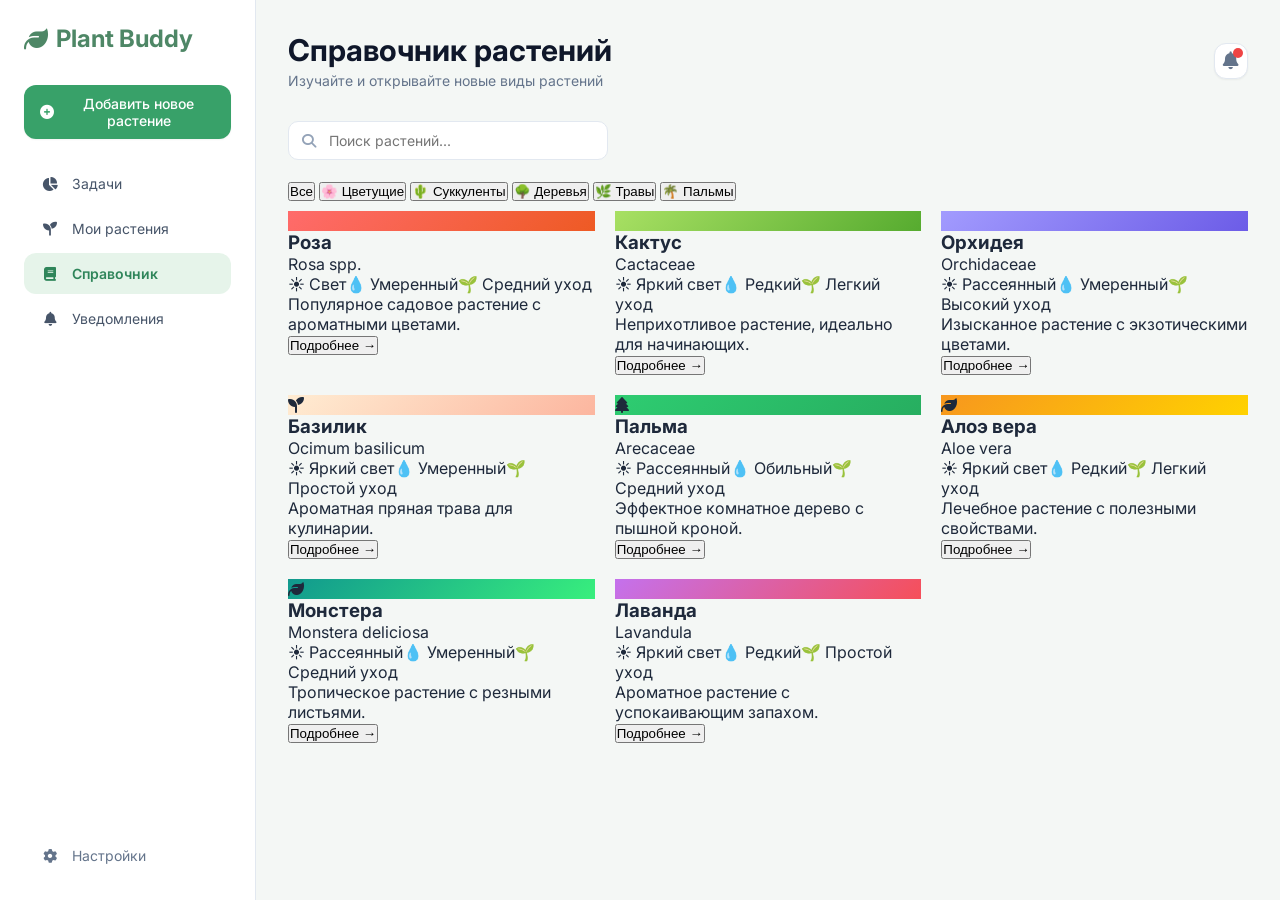
==== library.html @ 7d1eb21b "справочник" ====
<!DOCTYPE html>
<html lang="ru">
<head>
    <meta charset="UTF-8">
    <meta name="viewport" content="width=device-width, initial-scale=1.0">
    <title>Plant Buddy - Справочник</title>
    <link rel="stylesheet" href="https://cdnjs.cloudflare.com/ajax/libs/font-awesome/6.4.0/css/all.min.css">
    <link rel="stylesheet" href="css/styles.css">
</head>
<body>
    <aside class="sidebar">
        <div class="sidebar-top">
            <div class="logo">
                <i class="fa-solid fa-leaf"></i>
                <span>Plant Buddy</span>
            </div>

            <button class="btn-add-plant">
                <i class="fa-solid fa-circle-plus"></i>
                <span>Добавить новое растение</span>
            </button>

            <nav class="nav-menu">
                <a href="index.html" class="nav-item">
                    <i class="fa-solid fa-chart-pie"></i>
                    <span>Задачи</span>
                </a>
                <a href="index.html" class="nav-item">
                    <i class="fa-solid fa-seedling"></i>
                    <span>Мои растения</span>
                </a>
                <a href="library.html" class="nav-item active">
                    <i class="fa-solid fa-book"></i>
                    <span>Справочник</span>
                </a>
                <a href="#" class="nav-item">
                    <i class="fa-solid fa-bell"></i>
                    <span>Уведомления</span>
                </a>
            </nav>
        </div>

        <button class="btn-settings">
            <i class="fa-solid fa-gear"></i>
            <span>Настройки</span>
        </button>
    </aside>

    <main class="main-content">
        <header class="header">
            <div class="header-left">
                <h1 class="page-title">Справочник растений</h1>
                <p class="page-subtitle">Изучайте и открывайте новые виды растений</p>
            </div>
            <div class="header-right">
                <button class="btn-notification">
                    <i class="fa-solid fa-bell"></i>
                    <span class="notification-dot"></span>
                </button>
            </div>
        </header>

        <section class="section-plants">
            <div class="section-controls">
                <div class="search-box">
                    <i class="fa-solid fa-magnifying-glass search-icon"></i>
                    <input type="text" placeholder="Поиск растений..." class="search-input" id="searchInput">
                </div>
            </div>

            <div class="category-filters" id="categoryFilters">
                <button class="filter-btn active" data-category="all">Все</button>
                <button class="filter-btn" data-category="flowers">🌸 Цветущие</button>
                <button class="filter-btn" data-category="succulents">🌵 Суккуленты</button>
                <button class="filter-btn" data-category="trees">🌳 Деревья</button>
                <button class="filter-btn" data-category="herbs">🌿 Травы</button>
                <button class="filter-btn" data-category="palms">🌴 Пальмы</button>
            </div>

            <div class="plants-grid" id="plantsGrid"></div>

            <div class="no-results" id="noResults" style="display: none;">
                <i class="fa-solid fa-search" style="font-size: 48px; color: #cbd5e1;"></i>
                <h3>Ничего не найдено</h3>
                <p>Попробуйте изменить критерии поиска</p>
            </div>
        </section>
    </main>

    <script src="js/library.js"></script>
</body>
</html>
---- css/styles.css ----
@import url('https://fonts.googleapis.com/css2?family=Inter:wght@300;400;500;600;700&display=swap');

* {
    margin: 0;
    padding: 0;
    box-sizing: border-box;
}

body {
    font-family: 'Inter', sans-serif;
    background-color: #F4F7F5;
    color: #1e293b;
    -webkit-font-smoothing: antialiased;
    -moz-osx-font-smoothing: grayscale;
    height: 100vh;
    display: flex;
}

.sidebar {
    width: 256px;
    background-color: #ffffff;
    border-right: 1px solid #e2e8f0;
    padding: 24px;
    display: flex;
    flex-direction: column;
    justify-content: space-between;
    display: none;
}

@media (min-width: 768px) {
    .sidebar {
        display: flex;
    }
}

.sidebar-top {
    display: flex;
    flex-direction: column;
}

.logo {
    display: flex;
    align-items: center;
    gap: 8px;
    margin-bottom: 32px;
    color: #4E8766;
    font-weight: 700;
    font-size: 24px;
}

.logo i {
    font-size: 24px;
}

.btn-add-plant {
    width: 100%;
    background-color: #38A169;
    color: #ffffff;
    font-weight: 500;
    padding: 10px 16px;
    border-radius: 12px;
    margin-bottom: 24px;
    display: flex;
    align-items: center;
    justify-content: center;
    gap: 8px;
    transition: all 0.15s ease;
    border: none;
    cursor: pointer;
    font-family: 'Inter', sans-serif;
    font-size: 14px;
    box-shadow: 0 1px 2px rgba(0, 0, 0, 0.05);
}

.btn-add-plant:hover {
    background-color: #2F855A;
}

.nav-menu {
    display: flex;
    flex-direction: column;
    gap: 4px;
}

.nav-item {
    display: flex;
    align-items: center;
    gap: 12px;
    padding: 12px 16px;
    border-radius: 12px;
    transition: all 0.15s ease;
    text-decoration: none;
    color: #475569;
    font-size: 14px;
}

.nav-item i {
    width: 20px;
    text-align: center;
}

.nav-item:hover {
    background-color: #f8fafc;
}

.nav-item.active {
    background-color: #E6F4EA;
    color: #2F855A;
    font-weight: 600;
}

.btn-settings {
    display: flex;
    align-items: center;
    gap: 12px;
    padding: 12px 16px;
    border-radius: 12px;
    transition: all 0.15s ease;
    border: none;
    background: none;
    cursor: pointer;
    color: #64748b;
    font-family: 'Inter', sans-serif;
    font-size: 14px;
}

.btn-settings i {
    width: 20px;
    text-align: center;
}

.btn-settings:hover {
    color: #1e293b;
}

.main-content {
    flex: 1;
    overflow-y: auto;
    padding: 16px;
}

@media (min-width: 768px) {
    .main-content {
        padding: 32px;
    }
}

.header {
    display: flex;
    justify-content: space-between;
    align-items: center;
    margin-bottom: 32px;
}

.page-title {
    font-size: 24px;
    font-weight: 700;
    color: #0f172a;
}

@media (min-width: 768px) {
    .page-title {
        font-size: 30px;
    }
}

.page-subtitle {
    color: #64748b;
    font-size: 14px;
    margin-top: 4px;
}

.empty-state {
    flex-grow: 1;          
    display: flex;
    flex-direction: column;
    justify-content: center; 
    align-items: center;     
    width: 100%;
}

.none-list-plants {
    text-align: center;
    color: #64748b;
}

.hidden {
    display: none !important;
}

.plants-grid {
    display: grid;
    grid-template-columns: repeat(auto-fill, minmax(280px, 1fr));
    gap: 20px;
    width: 100%;
    margin-top: 10px;
}

/* Контейнер для заголовка и поиска */
.section-controls {
    display: flex;
    flex-direction: column;
    gap: 12px;
    margin-bottom: 20px;
}

/* Элемент обертки поиска (для позиционирования иконки) */
.search-box {
    position: relative;
    display: flex;
    align-items: center;
    max-width: 320px; /* Ограничиваем ширину, чтобы строка не растягивалась во всю ширь */
    width: 100%;
}

/* Иконка лупы внутри инпута */
.search-icon {
    position: absolute;
    left: 14px;
    color: #94a3b8; /* Спокойный серый цвет Slate-400 */
    font-size: 14px;
    pointer-events: none;
}

/* Само поле ввода */
.search-input {
    width: 100%;
    padding: 10px 16px 10px 40px; /* Отступ слева больше, чтобы текст не налезал на иконку */
    font-family: 'Inter', sans-serif;
    font-size: 14px;
    color: #1e293b;
    background-color: #ffffff;
    border: 1px solid #e2e8f0; /* Плавная граница Slate-200 */
    border-radius: 10px;
    outline: none;
    transition: all 0.2s ease;
}

/* Эффект при клике на поиск */
.search-input:focus {
    border-color: #38a169; /* Зеленый бренд-цвет при фокусе */
    box-shadow: 0 0 0 3px rgba(56, 161, 105, 0.15);
}

.header-right {
    display: flex;
    align-items: center;
    gap: 16px;
}

.btn-notification {
    padding: 8px;
    color: #64748b;
    background-color: #ffffff;
    border: 1px solid #e2e8f0;
    border-radius: 12px;
    position: relative;
    cursor: pointer;
    transition: color 0.15s ease;
    box-shadow: 0 1px 2px rgba(0, 0, 0, 0.05);
}

.btn-notification:hover {
    color: #1e293b;
}

.btn-notification i {
    font-size: 18px;
}

.notification-dot {
    position: absolute;
    top: 4px;
    right: 4px;
    width: 10px;
    height: 10px;
    background-color: #ef4444;
    border-radius: 50%;
}

.section-plants {
    display: flex;
    flex-direction: column;
    min-height: calc(100vh - 140px); 
    box-sizing: border-box;
}

.section-title {
    font-size: 20px;
    font-weight: 700;
    color: #0f172a;
    margin-bottom: 16px;
}
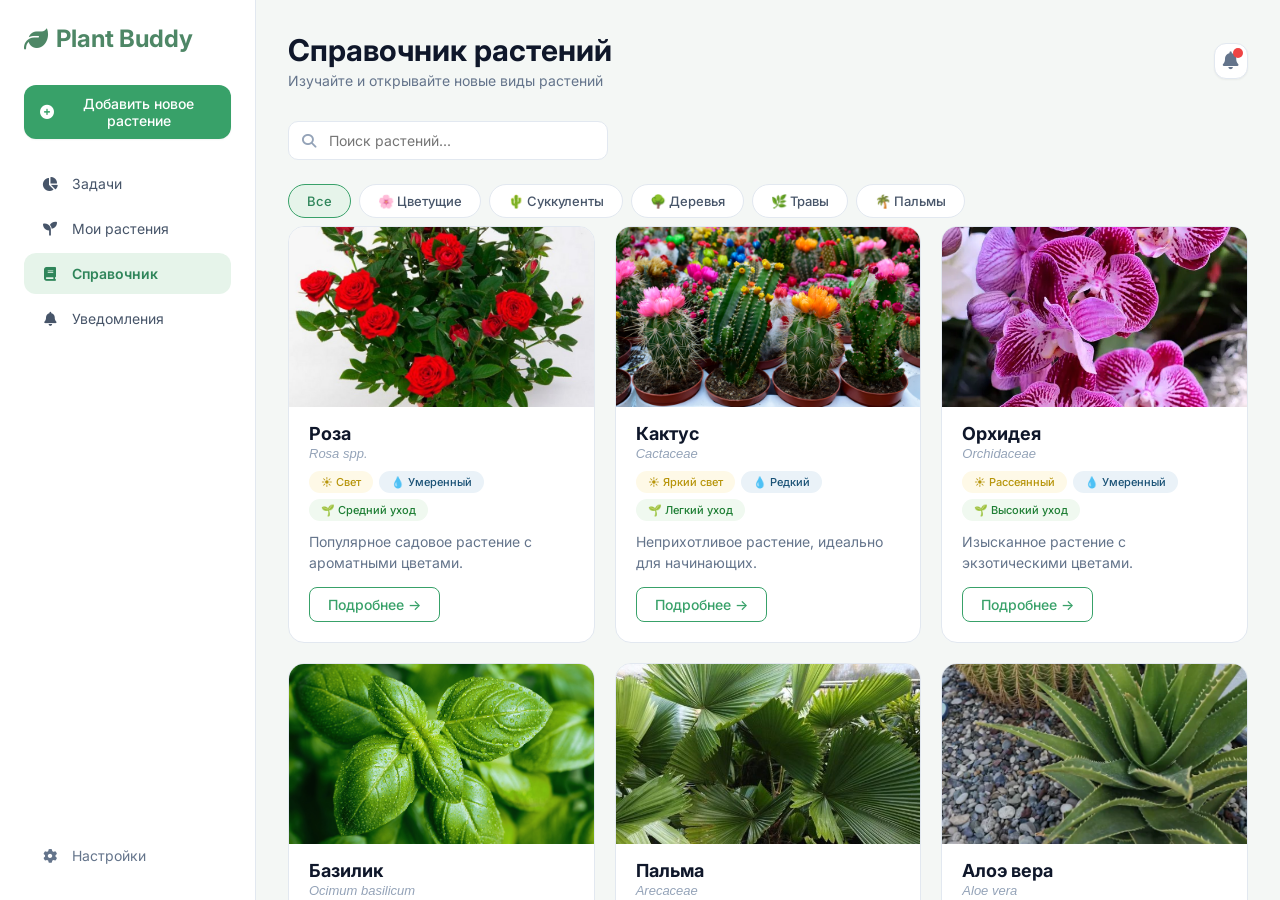
==== commit e8353bd3: "fix" ====
--- a/library.html
+++ b/library.html
@@ -25,7 +25,7 @@
                     <i class="fa-solid fa-chart-pie"></i>
                     <span>Задачи</span>
                 </a>
-                <a href="index.html" class="nav-item">
+                <a href="my_plants.html" class="nav-item">
                     <i class="fa-solid fa-seedling"></i>
                     <span>Мои растения</span>
                 </a>
--- a/css/styles.css
+++ b/css/styles.css
@@ -290,4 +290,194 @@
     font-weight: 700;
     color: #0f172a;
     margin-bottom: 16px;
+}
+
+/*Справочник*/
+
+.section-controls {
+    display: flex;
+    flex-direction: column;
+    gap: 16px;
+    margin-bottom: 24px;
+}
+
+.category-filters {
+    display: flex;
+    flex-wrap: wrap;
+    gap: 8px;
+}
+
+.filter-btn {
+    padding: 8px 18px;
+    font-family: 'Inter', sans-serif;
+    font-size: 13px;
+    font-weight: 500;
+    color: #475569;
+    background-color: #ffffff;
+    border: 1px solid #e2e8f0;
+    border-radius: 20px;
+    cursor: pointer;
+    transition: all 0.2s ease;
+}
+
+.filter-btn:hover {
+    background-color: #f8fafc;
+    border-color: #94a3b8;
+}
+
+.filter-btn.active {
+    background-color: #E6F4EA;
+    color: #2F855A;
+    border-color: #38a169;
+}
+
+.plants-grid {
+    display: grid;
+    grid-template-columns: 1fr;
+    gap: 20px;
+    margin-top: 8px;
+}
+
+@media (min-width: 600px) {
+    .plants-grid {
+        grid-template-columns: repeat(2, 1fr);
+    }
+}
+
+@media (min-width: 1024px) {
+    .plants-grid {
+        grid-template-columns: repeat(3, 1fr);
+    }
+}
+
+.plant-card {
+    background-color: #ffffff;
+    border-radius: 16px;
+    border: 1px solid #e2e8f0;
+    overflow: hidden;
+    transition: all 0.25s ease;
+    display: flex;
+    flex-direction: column;
+    cursor: pointer;
+}
+
+.plant-card:hover {
+    transform: translateY(-4px);
+    box-shadow: 0 12px 30px rgba(0, 0, 0, 0.08);
+}
+
+.plant-image {
+    height: 180px;
+    overflow: hidden;
+    display: flex;
+    align-items: center;
+    justify-content: center;
+    background-color: #f1f5f9;
+}
+
+.plant-image img {
+    width: 100%;
+    height: 100%;
+    object-fit: cover;
+}
+
+.plant-info {
+    padding: 16px 20px 20px;
+    flex: 1;
+    display: flex;
+    flex-direction: column;
+}
+
+.plant-name {
+    font-size: 18px;
+    font-weight: 700;
+    color: #0f172a;
+    margin-bottom: 2px;
+}
+
+.plant-scientific {
+    font-size: 13px;
+    color: #94a3b8;
+    font-style: italic;
+    margin-bottom: 10px;
+}
+
+.plant-tags {
+    display: flex;
+    flex-wrap: wrap;
+    gap: 6px;
+    margin-bottom: 10px;
+}
+
+.tag {
+    font-size: 11px;
+    font-weight: 500;
+    padding: 4px 12px;
+    border-radius: 12px;
+    background-color: #f1f5f9;
+    color: #475569;
+}
+
+.tag-light {
+    background-color: #fef9e7;
+    color: #b7950b;
+}
+
+.tag-water {
+    background-color: #eaf2f8;
+    color: #1a5276;
+}
+
+.tag-care {
+    background-color: #f0f9f0;
+    color: #1e7e34;
+}
+
+.plant-description {
+    font-size: 14px;
+    color: #64748b;
+    line-height: 1.5;
+    margin-bottom: 14px;
+    flex: 1;
+}
+
+.btn-details {
+    align-self: flex-start;
+    padding: 8px 18px;
+    font-family: 'Inter', sans-serif;
+    font-size: 14px;
+    font-weight: 500;
+    color: #38a169;
+    background: transparent;
+    border: 1px solid #38a169;
+    border-radius: 8px;
+    cursor: pointer;
+    transition: all 0.2s ease;
+}
+
+.btn-details:hover {
+    background-color: #38a169;
+    color: #ffffff;
+}
+
+.no-results {
+    display: none;
+    flex-direction: column;
+    align-items: center;
+    justify-content: center;
+    padding: 60px 20px;
+    color: #94a3b8;
+    text-align: center;
+}
+
+.no-results h3 {
+    margin-top: 16px;
+    font-size: 20px;
+    font-weight: 600;
+    color: #475569;
+}
+
+.no-results p {
+    margin-top: 4px;
+    font-size: 14px;
 }
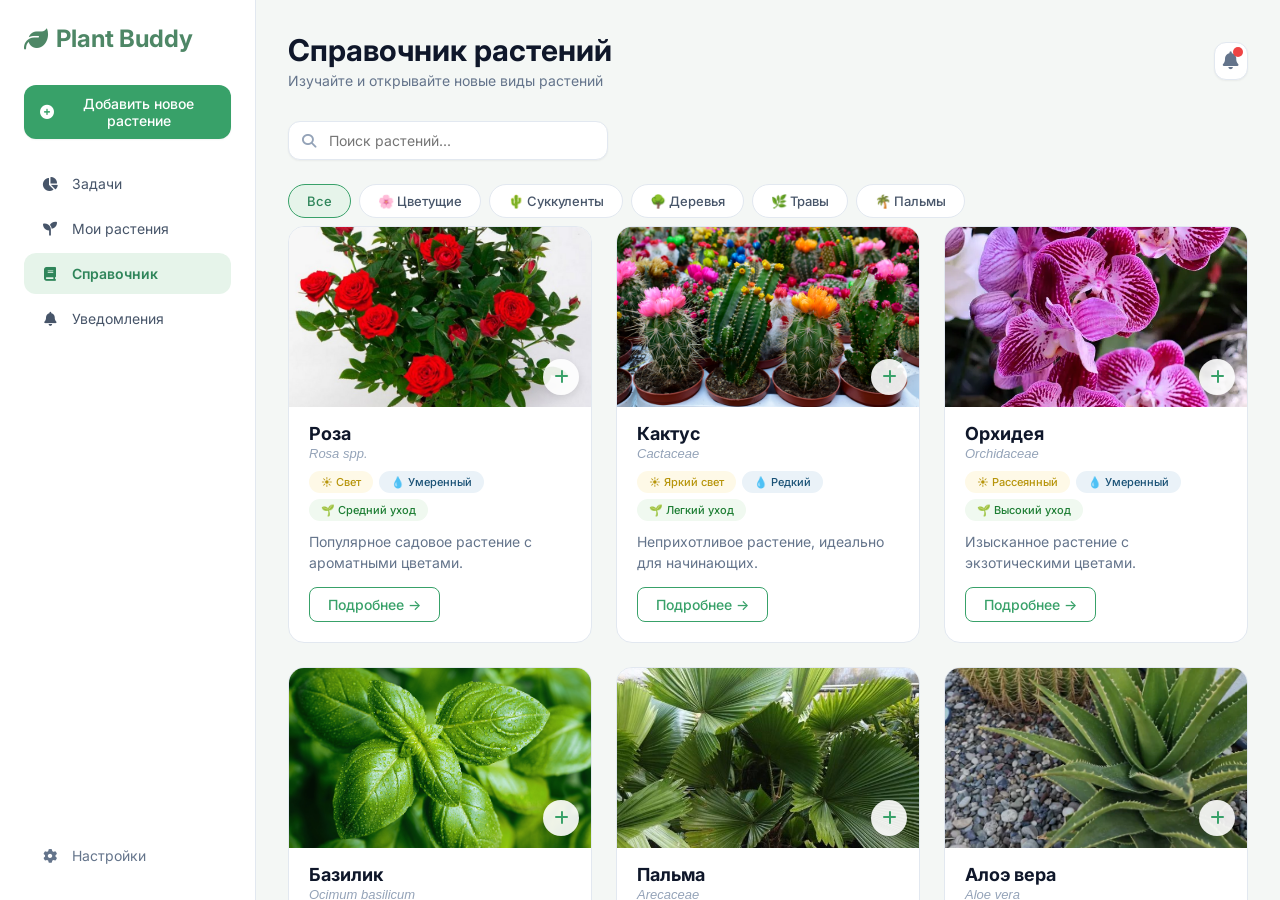
==== commit 54e7e3ef: "add notifications" ====
--- a/library.html
+++ b/library.html
@@ -33,7 +33,7 @@
                     <i class="fa-solid fa-book"></i>
                     <span>Справочник</span>
                 </a>
-                <a href="#" class="nav-item">
+                <a href="notifications.html" class="nav-item">
                     <i class="fa-solid fa-bell"></i>
                     <span>Уведомления</span>
                 </a>
@@ -53,10 +53,10 @@
                 <p class="page-subtitle">Изучайте и открывайте новые виды растений</p>
             </div>
             <div class="header-right">
-                <button class="btn-notification">
+                <a href="notifications.html" class="btn-notification">
                     <i class="fa-solid fa-bell"></i>
                     <span class="notification-dot"></span>
-                </button>
+                </a>
             </div>
         </header>
 
--- a/css/styles.css
+++ b/css/styles.css
@@ -1,483 +1,7 @@
-@import url('https://fonts.googleapis.com/css2?family=Inter:wght@300;400;500;600;700&display=swap');
-
-* {
-    margin: 0;
-    padding: 0;
-    box-sizing: border-box;
-}
-
-body {
-    font-family: 'Inter', sans-serif;
-    background-color: #F4F7F5;
-    color: #1e293b;
-    -webkit-font-smoothing: antialiased;
-    -moz-osx-font-smoothing: grayscale;
-    height: 100vh;
-    display: flex;
-}
-
-.sidebar {
-    width: 256px;
-    background-color: #ffffff;
-    border-right: 1px solid #e2e8f0;
-    padding: 24px;
-    display: flex;
-    flex-direction: column;
-    justify-content: space-between;
-    display: none;
-}
-
-@media (min-width: 768px) {
-    .sidebar {
-        display: flex;
-    }
-}
-
-.sidebar-top {
-    display: flex;
-    flex-direction: column;
-}
-
-.logo {
-    display: flex;
-    align-items: center;
-    gap: 8px;
-    margin-bottom: 32px;
-    color: #4E8766;
-    font-weight: 700;
-    font-size: 24px;
-}
-
-.logo i {
-    font-size: 24px;
-}
-
-.btn-add-plant {
-    width: 100%;
-    background-color: #38A169;
-    color: #ffffff;
-    font-weight: 500;
-    padding: 10px 16px;
-    border-radius: 12px;
-    margin-bottom: 24px;
-    display: flex;
-    align-items: center;
-    justify-content: center;
-    gap: 8px;
-    transition: all 0.15s ease;
-    border: none;
-    cursor: pointer;
-    font-family: 'Inter', sans-serif;
-    font-size: 14px;
-    box-shadow: 0 1px 2px rgba(0, 0, 0, 0.05);
-}
-
-.btn-add-plant:hover {
-    background-color: #2F855A;
-}
-
-.nav-menu {
-    display: flex;
-    flex-direction: column;
-    gap: 4px;
-}
-
-.nav-item {
-    display: flex;
-    align-items: center;
-    gap: 12px;
-    padding: 12px 16px;
-    border-radius: 12px;
-    transition: all 0.15s ease;
-    text-decoration: none;
-    color: #475569;
-    font-size: 14px;
-}
-
-.nav-item i {
-    width: 20px;
-    text-align: center;
-}
-
-.nav-item:hover {
-    background-color: #f8fafc;
-}
-
-.nav-item.active {
-    background-color: #E6F4EA;
-    color: #2F855A;
-    font-weight: 600;
-}
-
-.btn-settings {
-    display: flex;
-    align-items: center;
-    gap: 12px;
-    padding: 12px 16px;
-    border-radius: 12px;
-    transition: all 0.15s ease;
-    border: none;
-    background: none;
-    cursor: pointer;
-    color: #64748b;
-    font-family: 'Inter', sans-serif;
-    font-size: 14px;
-}
-
-.btn-settings i {
-    width: 20px;
-    text-align: center;
-}
-
-.btn-settings:hover {
-    color: #1e293b;
-}
-
-.main-content {
-    flex: 1;
-    overflow-y: auto;
-    padding: 16px;
-}
-
-@media (min-width: 768px) {
-    .main-content {
-        padding: 32px;
-    }
-}
-
-.header {
-    display: flex;
-    justify-content: space-between;
-    align-items: center;
-    margin-bottom: 32px;
-}
-
-.page-title {
-    font-size: 24px;
-    font-weight: 700;
-    color: #0f172a;
-}
-
-@media (min-width: 768px) {
-    .page-title {
-        font-size: 30px;
-    }
-}
-
-.page-subtitle {
-    color: #64748b;
-    font-size: 14px;
-    margin-top: 4px;
-}
-
-.empty-state {
-    flex-grow: 1;          
-    display: flex;
-    flex-direction: column;
-    justify-content: center; 
-    align-items: center;     
-    width: 100%;
-}
-
-.none-list-plants {
-    text-align: center;
-    color: #64748b;
-}
-
-.hidden {
-    display: none !important;
-}
-
-.plants-grid {
-    display: grid;
-    grid-template-columns: repeat(auto-fill, minmax(280px, 1fr));
-    gap: 20px;
-    width: 100%;
-    margin-top: 10px;
-}
-
-/* Контейнер для заголовка и поиска */
-.section-controls {
-    display: flex;
-    flex-direction: column;
-    gap: 12px;
-    margin-bottom: 20px;
-}
-
-/* Элемент обертки поиска (для позиционирования иконки) */
-.search-box {
-    position: relative;
-    display: flex;
-    align-items: center;
-    max-width: 320px; /* Ограничиваем ширину, чтобы строка не растягивалась во всю ширь */
-    width: 100%;
-}
-
-/* Иконка лупы внутри инпута */
-.search-icon {
-    position: absolute;
-    left: 14px;
-    color: #94a3b8; /* Спокойный серый цвет Slate-400 */
-    font-size: 14px;
-    pointer-events: none;
-}
-
-/* Само поле ввода */
-.search-input {
-    width: 100%;
-    padding: 10px 16px 10px 40px; /* Отступ слева больше, чтобы текст не налезал на иконку */
-    font-family: 'Inter', sans-serif;
-    font-size: 14px;
-    color: #1e293b;
-    background-color: #ffffff;
-    border: 1px solid #e2e8f0; /* Плавная граница Slate-200 */
-    border-radius: 10px;
-    outline: none;
-    transition: all 0.2s ease;
-}
-
-/* Эффект при клике на поиск */
-.search-input:focus {
-    border-color: #38a169; /* Зеленый бренд-цвет при фокусе */
-    box-shadow: 0 0 0 3px rgba(56, 161, 105, 0.15);
-}
-
-.header-right {
-    display: flex;
-    align-items: center;
-    gap: 16px;
-}
-
-.btn-notification {
-    padding: 8px;
-    color: #64748b;
-    background-color: #ffffff;
-    border: 1px solid #e2e8f0;
-    border-radius: 12px;
-    position: relative;
-    cursor: pointer;
-    transition: color 0.15s ease;
-    box-shadow: 0 1px 2px rgba(0, 0, 0, 0.05);
-}
-
-.btn-notification:hover {
-    color: #1e293b;
-}
-
-.btn-notification i {
-    font-size: 18px;
-}
-
-.notification-dot {
-    position: absolute;
-    top: 4px;
-    right: 4px;
-    width: 10px;
-    height: 10px;
-    background-color: #ef4444;
-    border-radius: 50%;
-}
-
-.section-plants {
-    display: flex;
-    flex-direction: column;
-    min-height: calc(100vh - 140px); 
-    box-sizing: border-box;
-}
-
-.section-title {
-    font-size: 20px;
-    font-weight: 700;
-    color: #0f172a;
-    margin-bottom: 16px;
-}
-
-/*Справочник*/
-
-.section-controls {
-    display: flex;
-    flex-direction: column;
-    gap: 16px;
-    margin-bottom: 24px;
-}
-
-.category-filters {
-    display: flex;
-    flex-wrap: wrap;
-    gap: 8px;
-}
-
-.filter-btn {
-    padding: 8px 18px;
-    font-family: 'Inter', sans-serif;
-    font-size: 13px;
-    font-weight: 500;
-    color: #475569;
-    background-color: #ffffff;
-    border: 1px solid #e2e8f0;
-    border-radius: 20px;
-    cursor: pointer;
-    transition: all 0.2s ease;
-}
-
-.filter-btn:hover {
-    background-color: #f8fafc;
-    border-color: #94a3b8;
-}
-
-.filter-btn.active {
-    background-color: #E6F4EA;
-    color: #2F855A;
-    border-color: #38a169;
-}
-
-.plants-grid {
-    display: grid;
-    grid-template-columns: 1fr;
-    gap: 20px;
-    margin-top: 8px;
-}
-
-@media (min-width: 600px) {
-    .plants-grid {
-        grid-template-columns: repeat(2, 1fr);
-    }
-}
-
-@media (min-width: 1024px) {
-    .plants-grid {
-        grid-template-columns: repeat(3, 1fr);
-    }
-}
-
-.plant-card {
-    background-color: #ffffff;
-    border-radius: 16px;
-    border: 1px solid #e2e8f0;
-    overflow: hidden;
-    transition: all 0.25s ease;
-    display: flex;
-    flex-direction: column;
-    cursor: pointer;
-}
-
-.plant-card:hover {
-    transform: translateY(-4px);
-    box-shadow: 0 12px 30px rgba(0, 0, 0, 0.08);
-}
-
-.plant-image {
-    height: 180px;
-    overflow: hidden;
-    display: flex;
-    align-items: center;
-    justify-content: center;
-    background-color: #f1f5f9;
-}
-
-.plant-image img {
-    width: 100%;
-    height: 100%;
-    object-fit: cover;
-}
-
-.plant-info {
-    padding: 16px 20px 20px;
-    flex: 1;
-    display: flex;
-    flex-direction: column;
-}
-
-.plant-name {
-    font-size: 18px;
-    font-weight: 700;
-    color: #0f172a;
-    margin-bottom: 2px;
-}
-
-.plant-scientific {
-    font-size: 13px;
-    color: #94a3b8;
-    font-style: italic;
-    margin-bottom: 10px;
-}
-
-.plant-tags {
-    display: flex;
-    flex-wrap: wrap;
-    gap: 6px;
-    margin-bottom: 10px;
-}
-
-.tag {
-    font-size: 11px;
-    font-weight: 500;
-    padding: 4px 12px;
-    border-radius: 12px;
-    background-color: #f1f5f9;
-    color: #475569;
-}
-
-.tag-light {
-    background-color: #fef9e7;
-    color: #b7950b;
-}
-
-.tag-water {
-    background-color: #eaf2f8;
-    color: #1a5276;
-}
-
-.tag-care {
-    background-color: #f0f9f0;
-    color: #1e7e34;
-}
-
-.plant-description {
-    font-size: 14px;
-    color: #64748b;
-    line-height: 1.5;
-    margin-bottom: 14px;
-    flex: 1;
-}
-
-.btn-details {
-    align-self: flex-start;
-    padding: 8px 18px;
-    font-family: 'Inter', sans-serif;
-    font-size: 14px;
-    font-weight: 500;
-    color: #38a169;
-    background: transparent;
-    border: 1px solid #38a169;
-    border-radius: 8px;
-    cursor: pointer;
-    transition: all 0.2s ease;
-}
-
-.btn-details:hover {
-    background-color: #38a169;
-    color: #ffffff;
-}
-
-.no-results {
-    display: none;
-    flex-direction: column;
-    align-items: center;
-    justify-content: center;
-    padding: 60px 20px;
-    color: #94a3b8;
-    text-align: center;
-}
-
-.no-results h3 {
-    margin-top: 16px;
-    font-size: 20px;
-    font-weight: 600;
-    color: #475569;
-}
-
-.no-results p {
-    margin-top: 4px;
-    font-size: 14px;
-}+@import url('base.css');
+@import url('sidebar.css');
+@import url('header.css');
+@import url('plants.css');
+@import url('library.css');
+@import url('components.css');
+@import url('variables.css');
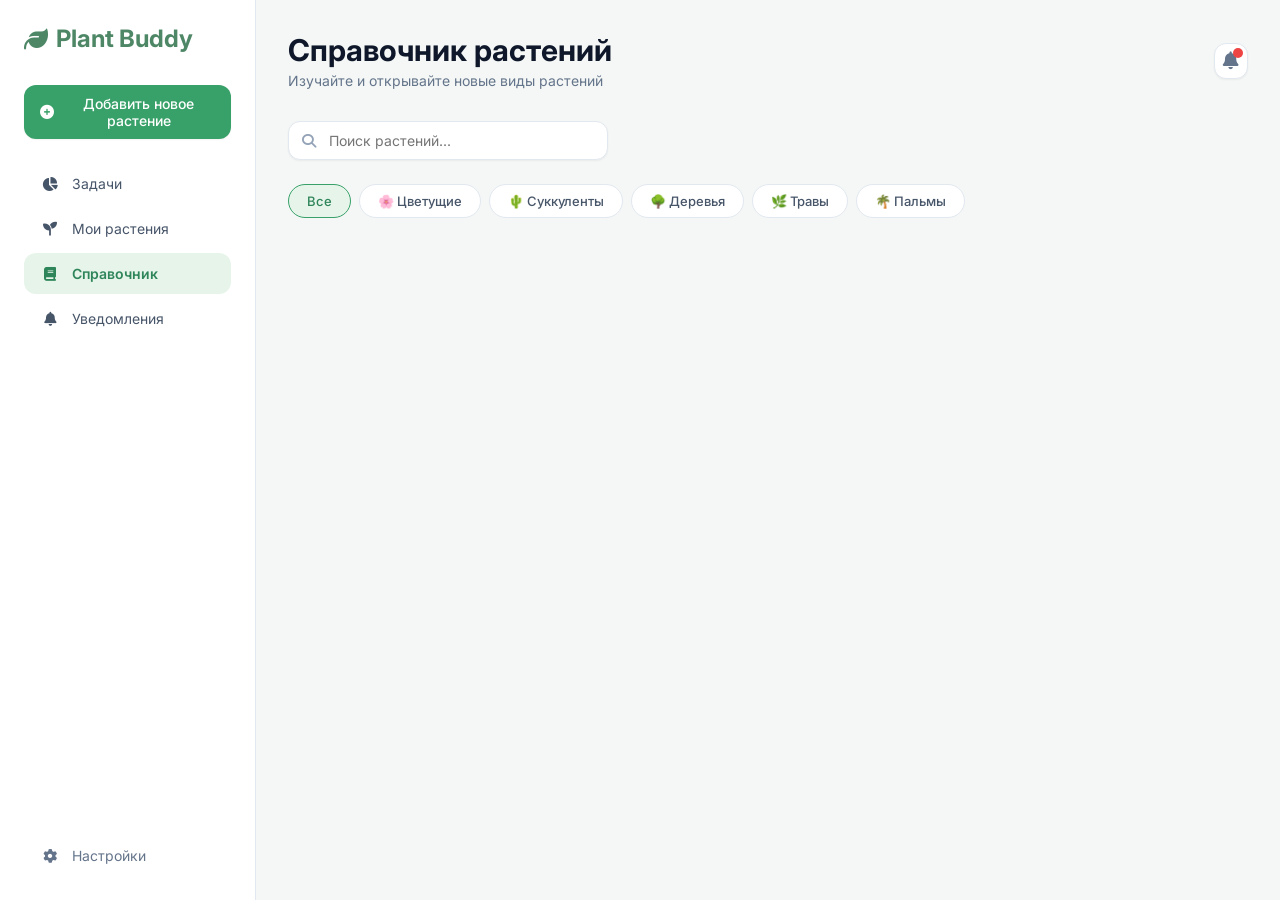
==== commit 2c4694a3: "extended plants_data => extended modal cards, removed alert when user ckicks on "подробнее" now ther" ====
--- a/library.html
+++ b/library.html
@@ -33,7 +33,7 @@
                     <i class="fa-solid fa-book"></i>
                     <span>Справочник</span>
                 </a>
-                <a href="notifications.html" class="nav-item">
+                <a href="#" class="nav-item">
                     <i class="fa-solid fa-bell"></i>
                     <span>Уведомления</span>
                 </a>
@@ -53,10 +53,10 @@
                 <p class="page-subtitle">Изучайте и открывайте новые виды растений</p>
             </div>
             <div class="header-right">
-                <a href="notifications.html" class="btn-notification">
+                <button class="btn-notification">
                     <i class="fa-solid fa-bell"></i>
                     <span class="notification-dot"></span>
-                </a>
+                </button>
             </div>
         </header>
 
@@ -77,7 +77,7 @@
                 <button class="filter-btn" data-category="palms">🌴 Пальмы</button>
             </div>
 
-            <div class="plants-grid" id="plantsGrid"></div>
+            <div class="plants-grid" id="plants-grid"></div>
 
             <div class="no-results" id="noResults" style="display: none;">
                 <i class="fa-solid fa-search" style="font-size: 48px; color: #cbd5e1;"></i>
@@ -87,6 +87,6 @@
         </section>
     </main>
 
-    <script src="js/library.js"></script>
+    <script src="js/scripts.js"></script>
 </body>
 </html>
--- a/css/styles.css
+++ b/css/styles.css
@@ -4,4 +4,5 @@
 @import url('plants.css');
 @import url('library.css');
 @import url('components.css');
-@import url('variables.css');+@import url('variables.css');
+@import url('modal.css');
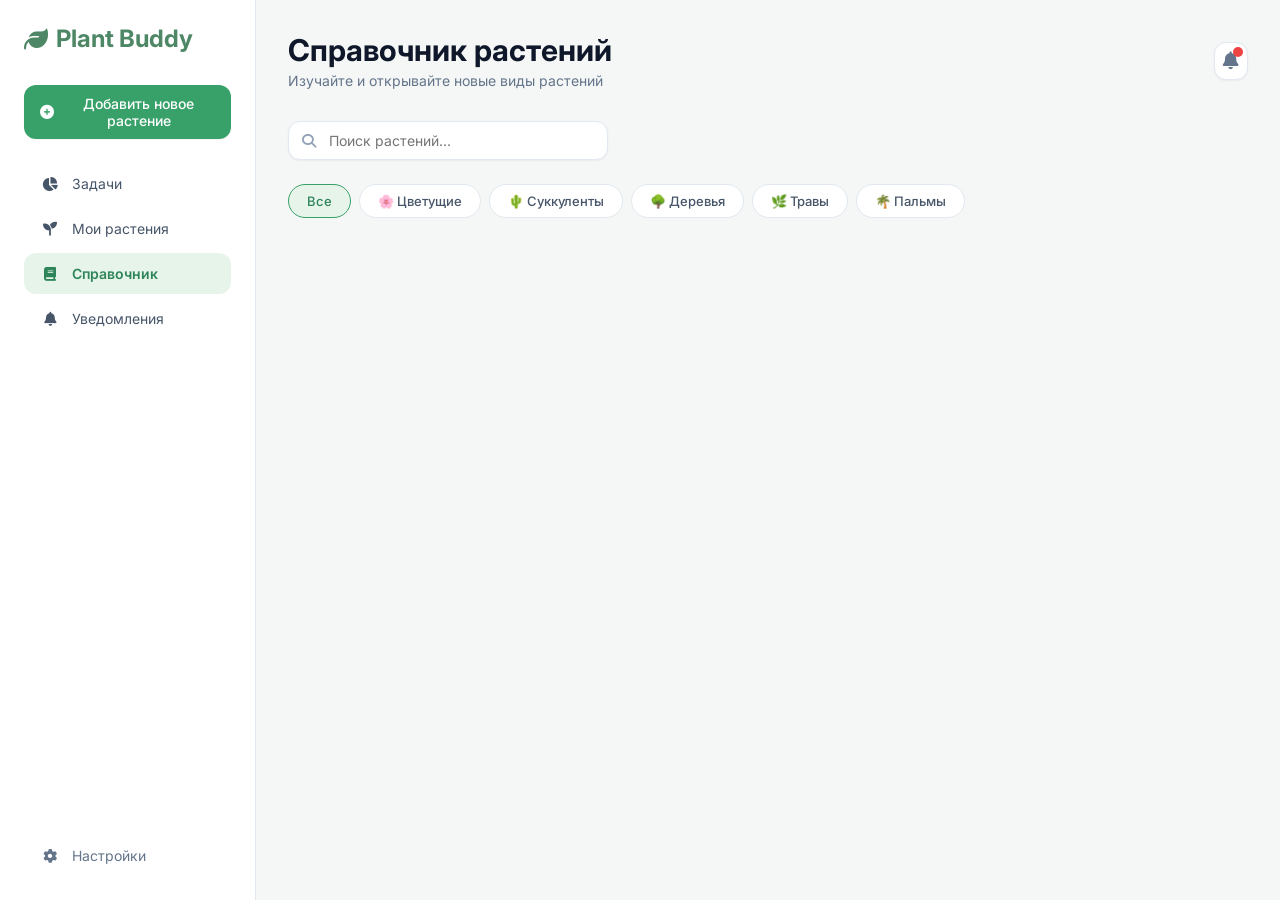
==== commit 2bc2b448: "Merge branch 'main' of https://github.com/testerpivka2/rasteniya" ====
--- a/library.html
+++ b/library.html
@@ -33,7 +33,7 @@
                     <i class="fa-solid fa-book"></i>
                     <span>Справочник</span>
                 </a>
-                <a href="#" class="nav-item">
+                <a href="notifications.html" class="nav-item">
                     <i class="fa-solid fa-bell"></i>
                     <span>Уведомления</span>
                 </a>
@@ -53,10 +53,10 @@
                 <p class="page-subtitle">Изучайте и открывайте новые виды растений</p>
             </div>
             <div class="header-right">
-                <button class="btn-notification">
+                <a href="notifications.html" class="btn-notification">
                     <i class="fa-solid fa-bell"></i>
                     <span class="notification-dot"></span>
-                </button>
+                </a>
             </div>
         </header>
 
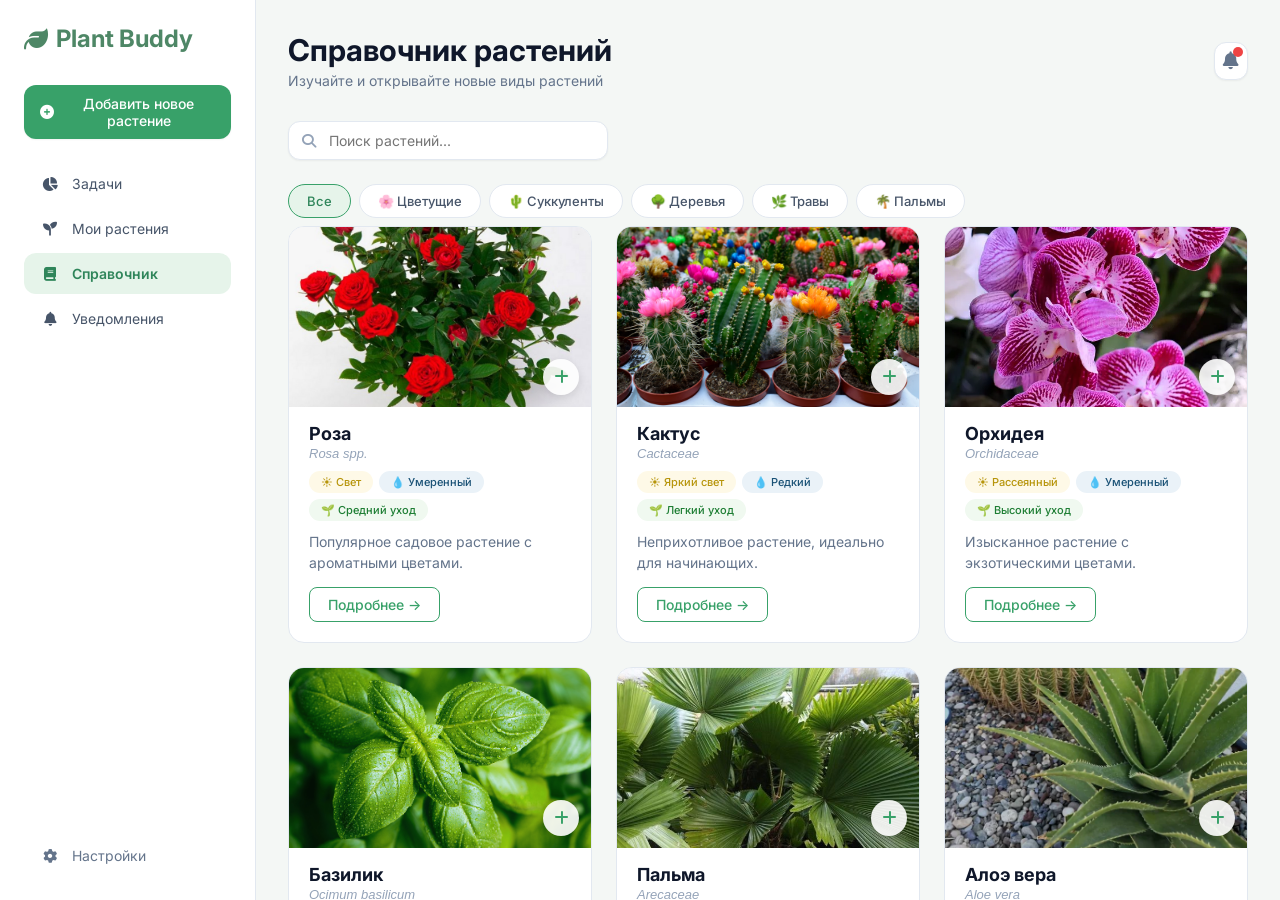
==== commit f3e0ef78: "fix bug when my_plants.js didn't render plants's cards in user's list" ====
--- a/library.html
+++ b/library.html
@@ -64,7 +64,7 @@
             <div class="section-controls">
                 <div class="search-box">
                     <i class="fa-solid fa-magnifying-glass search-icon"></i>
-                    <input type="text" placeholder="Поиск растений..." class="search-input" id="searchInput">
+                    <input type="text" placeholder="Поиск растений..." class="search-input" id="search-input">
                 </div>
             </div>
 
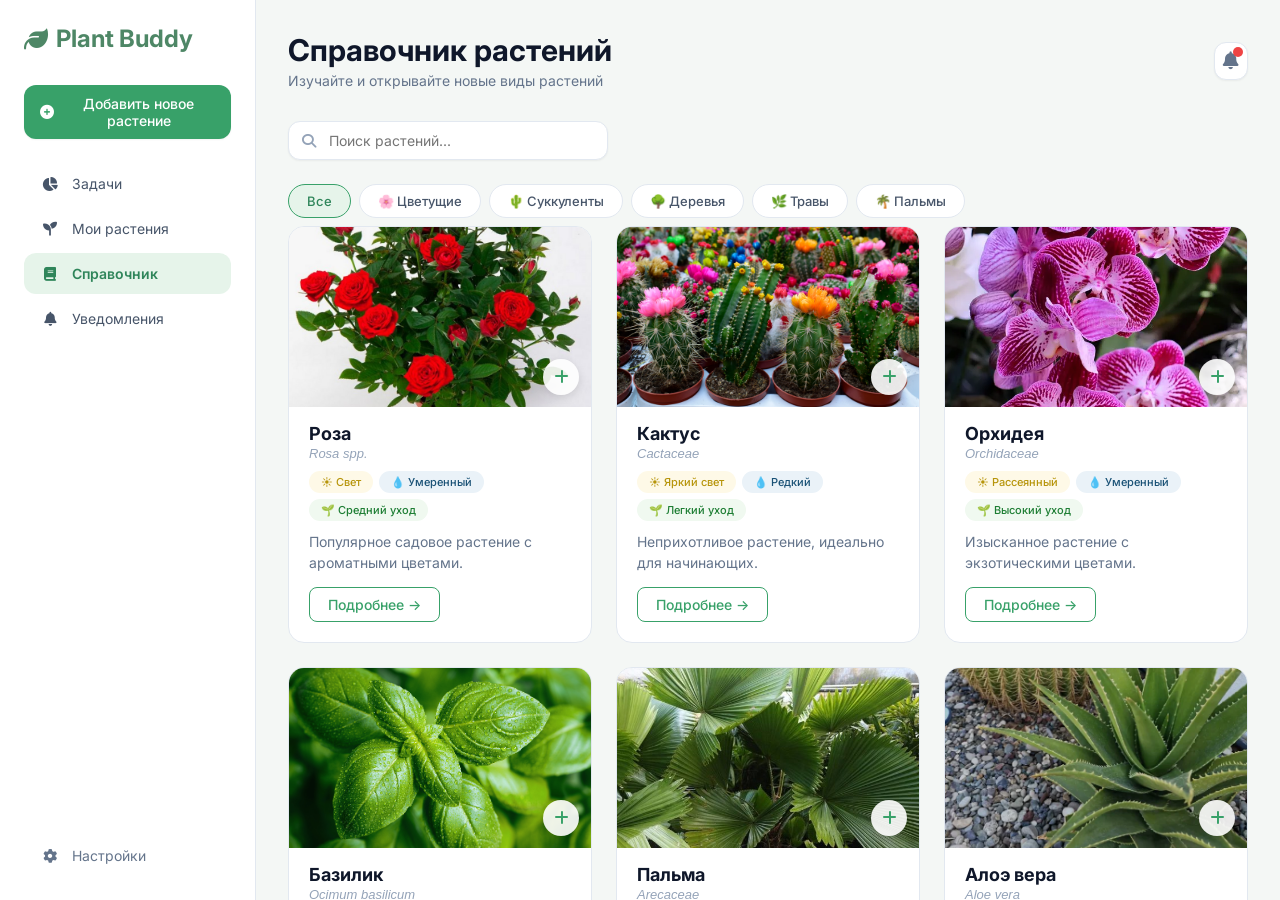
==== commit bfa1433e: "bug fix" ====
--- a/library.html
+++ b/library.html
@@ -68,7 +68,7 @@
                 </div>
             </div>
 
-            <div class="category-filters" id="categoryFilters">
+            <div class="category-filters" id="category-filters">
                 <button class="filter-btn active" data-category="all">Все</button>
                 <button class="filter-btn" data-category="flowers">🌸 Цветущие</button>
                 <button class="filter-btn" data-category="succulents">🌵 Суккуленты</button>
@@ -79,7 +79,7 @@
 
             <div class="plants-grid" id="plants-grid"></div>
 
-            <div class="no-results" id="noResults" style="display: none;">
+            <div class="no-results" id="no-results" style="display: none;">
                 <i class="fa-solid fa-search" style="font-size: 48px; color: #cbd5e1;"></i>
                 <h3>Ничего не найдено</h3>
                 <p>Попробуйте изменить критерии поиска</p>
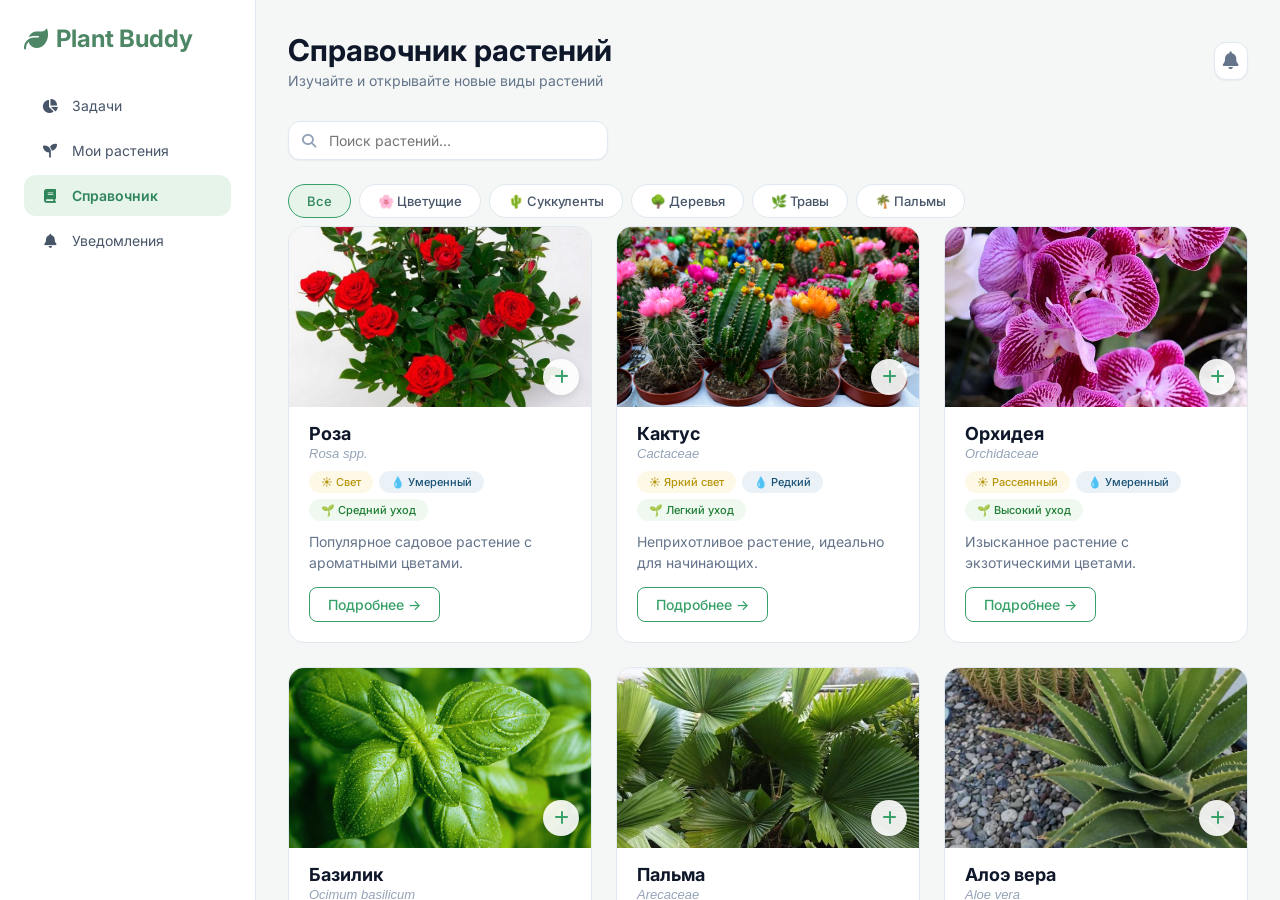
==== commit b69f9052: "удалили ненужные кнопки" ====
--- a/library.html
+++ b/library.html
@@ -14,11 +14,6 @@
                 <i class="fa-solid fa-leaf"></i>
                 <span>Plant Buddy</span>
             </div>
-
-            <button class="btn-add-plant">
-                <i class="fa-solid fa-circle-plus"></i>
-                <span>Добавить новое растение</span>
-            </button>
 
             <nav class="nav-menu">
                 <a href="index.html" class="nav-item">
@@ -40,10 +35,6 @@
             </nav>
         </div>
 
-        <button class="btn-settings">
-            <i class="fa-solid fa-gear"></i>
-            <span>Настройки</span>
-        </button>
     </aside>
 
     <main class="main-content">
